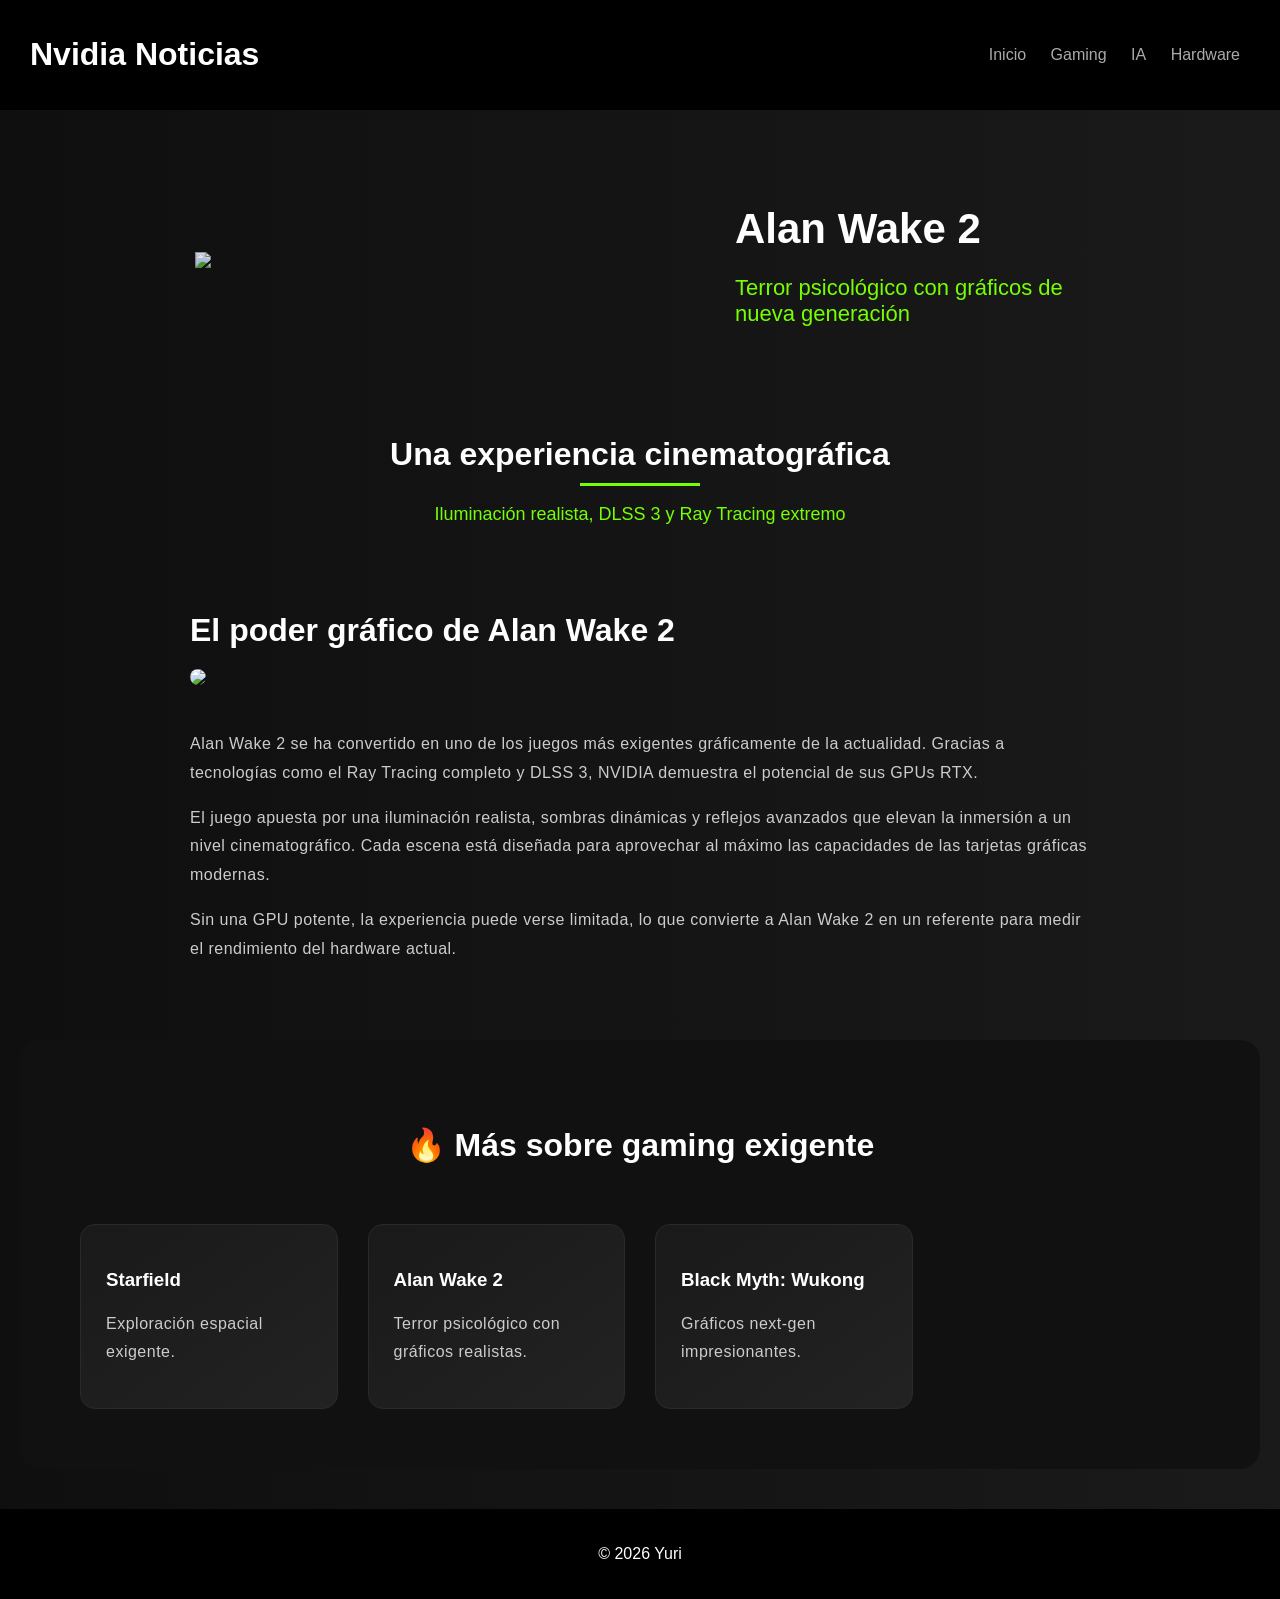
==== alanwake.html @ d406ddd8 "Add files via upload" ====
<!DOCTYPE html>
<html lang="es">

<head>
<meta name="viewport" content="width=device-width, initial-scale=1.0">
<meta charset="UTF-8">
<title>Alan Wake 2 - Nvidia Noticias</title>
<link rel="stylesheet" href="styles.css">
</head>

<body class="wukong-page">

<div class="fade-in" id="page">

<!-- HEADER -->
<header>
<h1>Nvidia Noticias</h1>
<nav>
<a href="index.html#inicio">Inicio</a>
<a href="index.html#gaming">Gaming</a>
<a href="index.html#ia">IA</a>
<a href="index.html#hardware">Hardware</a>
</nav>
</header>

<!-- HERO -->
<section class="hero hero-wukong">

<img src="https://gaming-cdn.com/images/products/13290/orig/alan-wake-2-pc-juego-epic-games-cover.jpg">

<div class="hero-side-text">
<h2>Alan Wake 2</h2>
<p>Terror psicológico con gráficos de nueva generación</p>
</div>

</section>

<!-- TEXTO HERO -->
<section class="hero-text">
<h2>Una experiencia cinematográfica</h2>
<p>Iluminación realista, DLSS 3 y Ray Tracing extremo</p>
</section>

<!-- NOTICIA PRINCIPAL -->
<section class="big-news">

<h2>El poder gráfico de Alan Wake 2</h2>

<img src="https://i.ytimg.com/vi/XeeZrDTXJAo/hq720.jpg?sqp=-oaymwEhCK4FEIIDSFryq4qpAxMIARUAAAAAGAElAADIQj0AgKJD&rs=AOn4CLC5s7DhfPJIfSXCIOBZvVmvC2Um7w">

<p>
Alan Wake 2 se ha convertido en uno de los juegos más exigentes gráficamente de la actualidad. 
Gracias a tecnologías como el Ray Tracing completo y DLSS 3, NVIDIA demuestra el potencial de sus GPUs RTX.
</p>

<p>
El juego apuesta por una iluminación realista, sombras dinámicas y reflejos avanzados que elevan 
la inmersión a un nivel cinematográfico. Cada escena está diseñada para aprovechar al máximo 
las capacidades de las tarjetas gráficas modernas.
</p>

<p>
Sin una GPU potente, la experiencia puede verse limitada, lo que convierte a Alan Wake 2 en 
un referente para medir el rendimiento del hardware actual.
</p>

</section>

<!-- SECCIÓN RELACIONADA -->
<section class="news">

<h2>🔥 Más sobre gaming exigente</h2>

<div id="random-news"></div>

</section>
<script>
const noticias = [
  {
    titulo: "Cyberpunk 2077",
    texto: "Ray Tracing y DLSS al máximo nivel.",
    link: "cyberpunk.html"
  },
  {
    titulo: "Black Myth: Wukong",
    texto: "Gráficos next-gen impresionantes.",
    link: "wukong.html"
  },
  {
    titulo: "Starfield",
    texto: "Exploración espacial exigente.",
    link: "starfield.html"
  },
  {
    titulo: "Alan Wake 2",
    texto: "Terror psicológico con gráficos realistas.",
    link: "alanwake.html"
  },
  {
    titulo: "RTX 4060 Ti",
    texto: "Potencia accesible con DLSS 3.",
    link: "rtx4060ti.html"
  },
  {
    titulo: "Hogwarts Legacy",
    texto: "Mundo abierto mágico.",
    link: "hogwarts.html"
  }
];

// mezclar
function mezclar(array){
  return array.sort(() => Math.random() - 0.5);
}

// seleccionar 3
const seleccion = mezclar([...noticias]).slice(0, 3);

// renderizar
const contenedor = document.getElementById("random-news");

seleccion.forEach(noticia => {
  contenedor.innerHTML += `
    <a href="${noticia.link}" class="card fade-section">
      <article>
        <h3>${noticia.titulo}</h3>
        <p>${noticia.texto}</p>
      </article>
    </a>
  `;
});
</script>
<!-- FOOTER -->
<footer>
<p>© 2026 Yuri</p>
</footer>

</div>

<!-- ANIMACIÓN DE CARGA -->
<script>
window.addEventListener("load", () => {
  document.getElementById("page").classList.add("show");
});
</script>

<!-- ANIMACIÓN SCROLL -->
<script>
const sections = document.querySelectorAll(".fade-section");

const observer = new IntersectionObserver(entries => {
  entries.forEach(entry => {
    if(entry.isIntersecting){
      entry.target.classList.add("show");
    }
  });
});

sections.forEach(section => {
  observer.observe(section);
});
</script>

</body>
</html>
---- styles.css ----
/* =========================
   RESET
========================= */

body{
  overflow-x:hidden;
  margin:0;
  padding:0;
  font-family:Arial, sans-serif;
  background:#0a0a0a;
  color:white;
}
section{
  scroll-margin-top: 100px;
}
#inicio{
  scroll-margin-top: 80px; /* ajusta según altura del header */
}
html{
  scroll-behavior:smooth;
}
#random-news{
  display: contents;
}
/* =========================
   ANIMACIONES
========================= */

.fade-in{
  opacity:0;
  transform:translateY(20px);
  transition:all .8s ease;
}

.fade-in.show{
  opacity:1;
  transform:translateY(0);
}
.fade-section{
  opacity:0;
  transform:translateY(40px);
  transition:all .8s ease;
}

.fade-section.show{
  opacity:1;
  transform:translateY(0);
}

/* =========================
   HEADER
========================= */

header{
  display:flex;
  justify-content:space-between;
  align-items:center;
  padding:15px 30px;
  background:black;
  position:sticky;
  top:0;
  z-index:1000;
}

nav a{
  margin:0 10px;
  color:#aaa;
  text-decoration:none;
  transition:.3s;
}

nav a:hover{
  color:#76ff03;
}

/* =========================
   HERO GENERAL
========================= */

.hero{
  position:relative;
  width:100%;
  height:auto;
  min-height:260px;
  padding:20px 0;
}
.hero img{
  width:100%;
  height:auto;
  display:block;
}

/* =========================
   TEXTO HERO
========================= */

.hero-text{
  text-align:center;
  margin-top:20px;
  margin-bottom:40px;
}

.hero-text h2{
  font-size:32px;
  margin-bottom:10px;
  position:relative;
}

.hero-text h2::after{
  content:"";
  display:block;
  width:120px;
  height:3px;
  background:#76ff03;
  margin:10px auto;
}

.hero-text p{
  color:#76ff03;
  font-size:18px;
}

/* =========================
   HERO CYBERPUNK / WUKONG
========================= */

.hero-cyber,
.hero-wukong{
  display:flex;
  align-items:center;
  justify-content:center;
  gap:40px;
  max-width:1200px;
  margin:auto;
  padding:20px;
}

.hero-cyber img,
.hero-wukong img{
  width:45%;
  max-width:500px;
  height:auto;
  filter: brightness(0.85) contrast(1.1);
  object-fit:cover;
  object-position:center;
}

.hero-side-text{
  max-width:350px;
}

.hero-side-text h2{
  font-size:42px;
  margin-bottom:10px;
}

.hero-side-text p{
  color:#76ff03;
  font-size:22px;
}

/* =========================
   PAGINAS ESPECIFICAS
========================= */

.home-page .hero{
  padding:40px 0;
  background:url("https://img.freepik.com/vector-gratis/abstracto-gradiente-fondo-lineas-diagonales_23-2150539669.jpg?semt=ais_rp_progressive&w=740&q=80") no-repeat center/cover;
}

.home-page .slider img{
  object-fit:cover;
  object-position:center 60%;
}

.wukong-page{
  background:linear-gradient(to right,#0f0f0f,#1a1a1a);
}

/* =========================
   SLIDER
========================= */

.slider{
  position:relative;
  width:90%;
  max-width:900px;
  margin:0 auto;
  border-radius:20px;
  overflow:hidden;
  background:transparent;
  box-shadow:0 20px 60px rgba(0,0,0,0.6);
  height:450px;
}
.slider a{
  position:absolute;
  inset:0;
  opacity:0;
  transition:opacity .8s ease;
}
.slider a.active{
  opacity:1;
  z-index:2;
}
.slider img{
  width:100%;
  height:100%;
  object-fit:cover;
  display:block;

  transform:scale(1.1);
  transition:transform 4s ease;
}
.slider a.active img{
  transform:scale(1);
}

/* =========================
   BOTONES SLIDER
========================= */

.prev,
.next{
  position:absolute;
  top:50%;
  transform:translateY(-50%);
  background:rgba(0,0,0,.5);
  border:none;
  color:white;
  font-size:30px;
  padding:10px;
  cursor:pointer;
  z-index:4;
}

.prev{ left:10px; }
.next{ right:10px; }

.prev:hover,
.next:hover{
  background:rgba(118,255,3,.5);
}

/* =========================
   NEWS
========================= */

.news{
  display:grid;
  grid-template-columns:repeat(auto-fit,minmax(250px,1fr));
  gap:30px;
  padding:60px;
  margin:40px 20px;
  background:#111;
  border-radius:20px;
}

.news h2{
  grid-column:1 / -1;
  margin-bottom:30px;
  text-align:center;
  font-size:32px;
}

/* =========================
   TARJETAS
========================= */

.card{
  text-decoration:none;
  color:white;
}

.card article{
  background:linear-gradient(145deg,#1a1a1a,#222);
  padding:25px;
  border-radius:15px;
  transition:.3s;
  border:1px solid #2a2a2a;
}

.card article:hover{
  transform:translateY(-5px);
  box-shadow:0 0 20px rgba(118,255,3,.3);
}

/* =========================
   NOTICIA GRANDE
========================= */

.big-news{
  padding:20px;
  max-width:900px;
  margin:auto;
}

.big-news h2{
  font-size:32px;
  margin-bottom:20px;
}

.big-news img{
  width:100%;
  border-radius:12px;
  margin-bottom:25px;
}

/* =========================
   TEXTO
========================= */

.big-news p,
.news p{
  font-size:16px;
  line-height:1.8;
  letter-spacing:.5px;
  color:#ccc;
}

/* =========================
   FOOTER
========================= */

footer{
  text-align:center;
  padding:20px;
  background:black;
}

/* =========================
   RESPONSIVE
========================= */

@media (max-width:768px){

header{
  flex-direction:column;
  text-align:center;
}
.slider{
  height:260px;
  object-position: center center;
}

nav a{
  display:inline-block;
  margin:5px;
}
.hero-cyber,
.hero-wukong{
  flex-direction:column;
  text-align:center;
  gap:20px;
  padding: 0 0px;
}
.wukong-page .hero-wukong img{
  width:100%;
  object-fit:cover;
  object-position:center center;
}
.hero-cyber img,
.hero-wukong img{
  width:100%;
  max-width:90%; 
  margin:0 auto;
  display:block;
}

.hero-side-text{
  max-width:100%;
}

.hero-side-text h2{
  font-size:28px;
}

.hero-side-text p{
  font-size:18px;
}

.news{
  padding:20px;
}

}
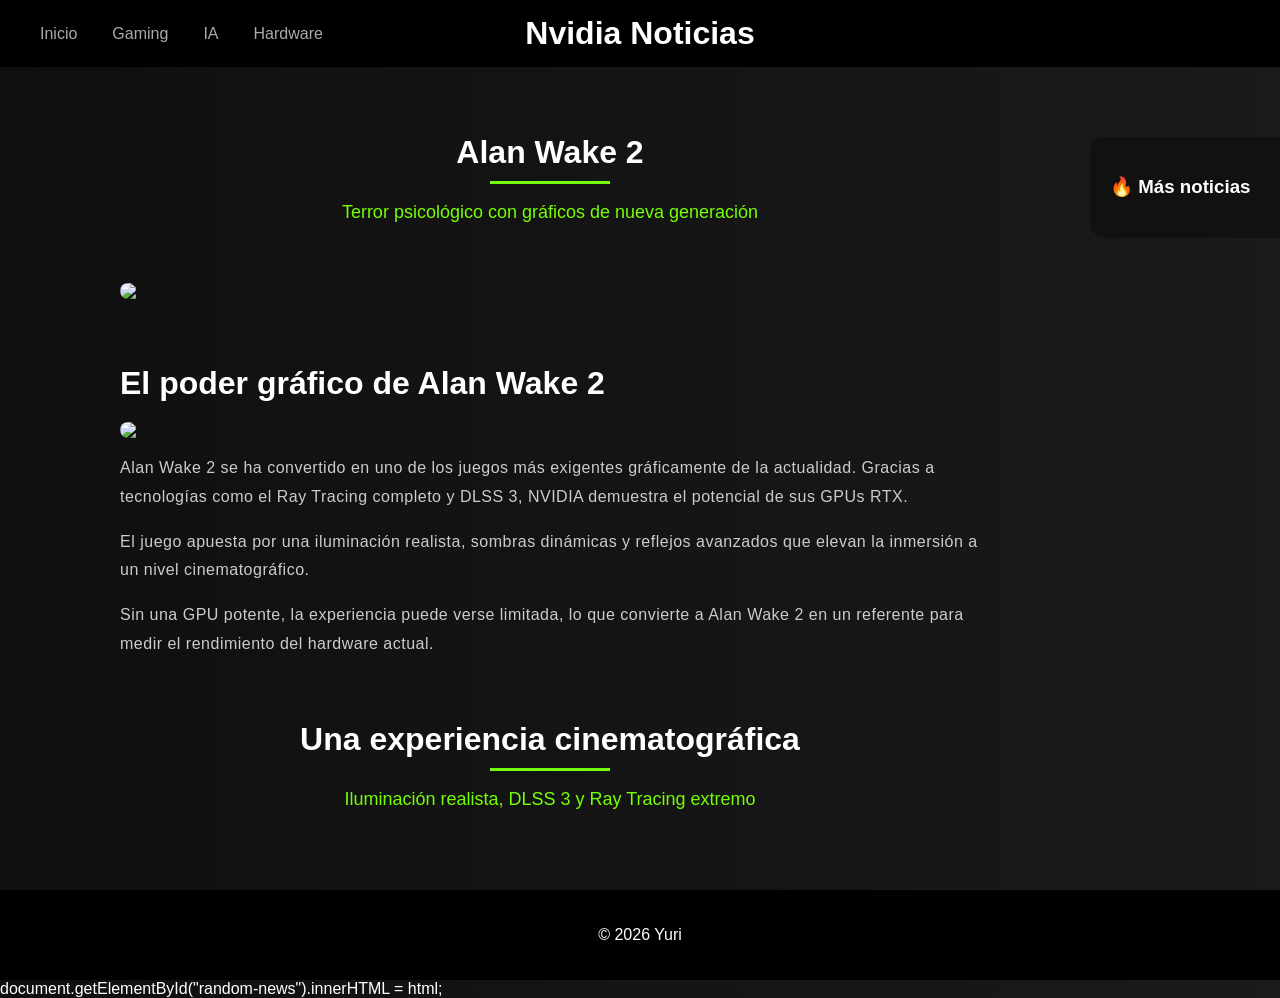
==== commit f325e5bd: "Update alanwake.html" ====
--- a/alanwake.html
+++ b/alanwake.html
@@ -7,9 +7,7 @@
 <title>Alan Wake 2 - Nvidia Noticias</title>
 <link rel="stylesheet" href="styles.css">
 </head>
-
 <body class="wukong-page">
-
 <div class="fade-in" id="page">
 
 <!-- HEADER -->
@@ -23,113 +21,61 @@
 </nav>
 </header>
 
-<!-- HERO -->
-<section class="hero hero-wukong">
+<!-- 🔥 LAYOUT PRINCIPAL -->
+<div class="layout">
 
-<img src="https://gaming-cdn.com/images/products/13290/orig/alan-wake-2-pc-juego-epic-games-cover.jpg">
+  <!-- IZQUIERDA -->
+  <main class="content">
 
-<div class="hero-side-text">
-<h2>Alan Wake 2</h2>
-<p>Terror psicológico con gráficos de nueva generación</p>
+     <!-- TEXTO -->
+<section class="hero-text">
+  <h2>Alan Wake 2</h2>
+  <p>Terror psicológico con gráficos de nueva generación</p>
+</section>
+   <!-- HERO SOLO IMAGEN -->
+<section class="big-news">
+  <img src="https://gaming-cdn.com/images/products/13290/orig/alan-wake-2-pc-juego-epic-games-cover.jpg">
+</section>
+
+    <!-- NOTICIA -->
+    <section class="big-news">
+
+      <h2>El poder gráfico de Alan Wake 2</h2>
+
+      <img src="https://i.ytimg.com/vi/XeeZrDTXJAo/hq720.jpg">
+
+      <p>
+      Alan Wake 2 se ha convertido en uno de los juegos más exigentes gráficamente de la actualidad. 
+      Gracias a tecnologías como el Ray Tracing completo y DLSS 3, NVIDIA demuestra el potencial de sus GPUs RTX.
+      </p>
+
+      <p>
+      El juego apuesta por una iluminación realista, sombras dinámicas y reflejos avanzados que elevan 
+      la inmersión a un nivel cinematográfico.
+      </p>
+
+      <p>
+      Sin una GPU potente, la experiencia puede verse limitada, lo que convierte a Alan Wake 2 en 
+      un referente para medir el rendimiento del hardware actual.
+      </p>
+
+    </section>
+ <!-- TEXTO HERO -->
+    <section class="hero-text">
+      <h2>Una experiencia cinematográfica</h2>
+      <p>Iluminación realista, DLSS 3 y Ray Tracing extremo</p>
+    </section>
+
+  </main>
+
+  <!-- DERECHA -->
+  <aside class="sidebar">
+  <h3>🔥 Más noticias</h3>
+  <div id="sidebar-news"></div>
+</aside>
+
 </div>
 
-</section>
-
-<!-- TEXTO HERO -->
-<section class="hero-text">
-<h2>Una experiencia cinematográfica</h2>
-<p>Iluminación realista, DLSS 3 y Ray Tracing extremo</p>
-</section>
-
-<!-- NOTICIA PRINCIPAL -->
-<section class="big-news">
-
-<h2>El poder gráfico de Alan Wake 2</h2>
-
-<img src="https://i.ytimg.com/vi/XeeZrDTXJAo/hq720.jpg?sqp=-oaymwEhCK4FEIIDSFryq4qpAxMIARUAAAAAGAElAADIQj0AgKJD&rs=AOn4CLC5s7DhfPJIfSXCIOBZvVmvC2Um7w">
-
-<p>
-Alan Wake 2 se ha convertido en uno de los juegos más exigentes gráficamente de la actualidad. 
-Gracias a tecnologías como el Ray Tracing completo y DLSS 3, NVIDIA demuestra el potencial de sus GPUs RTX.
-</p>
-
-<p>
-El juego apuesta por una iluminación realista, sombras dinámicas y reflejos avanzados que elevan 
-la inmersión a un nivel cinematográfico. Cada escena está diseñada para aprovechar al máximo 
-las capacidades de las tarjetas gráficas modernas.
-</p>
-
-<p>
-Sin una GPU potente, la experiencia puede verse limitada, lo que convierte a Alan Wake 2 en 
-un referente para medir el rendimiento del hardware actual.
-</p>
-
-</section>
-
-<!-- SECCIÓN RELACIONADA -->
-<section class="news">
-
-<h2>🔥 Más sobre gaming exigente</h2>
-
-<div id="random-news"></div>
-
-</section>
-<script>
-const noticias = [
-  {
-    titulo: "Cyberpunk 2077",
-    texto: "Ray Tracing y DLSS al máximo nivel.",
-    link: "cyberpunk.html"
-  },
-  {
-    titulo: "Black Myth: Wukong",
-    texto: "Gráficos next-gen impresionantes.",
-    link: "wukong.html"
-  },
-  {
-    titulo: "Starfield",
-    texto: "Exploración espacial exigente.",
-    link: "starfield.html"
-  },
-  {
-    titulo: "Alan Wake 2",
-    texto: "Terror psicológico con gráficos realistas.",
-    link: "alanwake.html"
-  },
-  {
-    titulo: "RTX 4060 Ti",
-    texto: "Potencia accesible con DLSS 3.",
-    link: "rtx4060ti.html"
-  },
-  {
-    titulo: "Hogwarts Legacy",
-    texto: "Mundo abierto mágico.",
-    link: "hogwarts.html"
-  }
-];
-
-// mezclar
-function mezclar(array){
-  return array.sort(() => Math.random() - 0.5);
-}
-
-// seleccionar 3
-const seleccion = mezclar([...noticias]).slice(0, 3);
-
-// renderizar
-const contenedor = document.getElementById("random-news");
-
-seleccion.forEach(noticia => {
-  contenedor.innerHTML += `
-    <a href="${noticia.link}" class="card fade-section">
-      <article>
-        <h3>${noticia.titulo}</h3>
-        <p>${noticia.texto}</p>
-      </article>
-    </a>
-  `;
-});
-</script>
 <!-- FOOTER -->
 <footer>
 <p>© 2026 Yuri</p>
@@ -137,14 +83,17 @@
 
 </div>
 
-<!-- ANIMACIÓN DE CARGA -->
+<!-- ANIMACIÓN -->
 <script>
 window.addEventListener("load", () => {
   document.getElementById("page").classList.add("show");
 });
 </script>
 
-<!-- ANIMACIÓN SCROLL -->
+document.getElementById("random-news").innerHTML = html;
+</script>
+
+<!-- SCROLL ANIMACIÓN -->
 <script>
 const sections = document.querySelectorAll(".fade-section");
 
@@ -160,6 +109,6 @@
   observer.observe(section);
 });
 </script>
-
+<script src="news.js"></script>
 </body>
-</html>+</html>
--- a/styles.css
+++ b/styles.css
@@ -10,14 +10,20 @@
   background:#0a0a0a;
   color:white;
 }
-section{
-  scroll-margin-top: 100px;
-}
-#inicio{
-  scroll-margin-top: 80px; /* ajusta según altura del header */
+*{
+  box-sizing: border-box;
+}
+
+img{
+
+  max-width:100%;
+  height:auto;
+
+  display:block;
 }
 html{
   scroll-behavior:smooth;
+  scroll-padding-top: 130px;
 }
 #random-news{
   display: contents;
@@ -53,8 +59,8 @@
 
 header{
   display:flex;
-  justify-content:space-between;
   align-items:center;
+  justify-content:center; /* 👈 centra el h1 */
   padding:15px 30px;
   background:black;
   position:sticky;
@@ -62,6 +68,19 @@
   z-index:1000;
 }
 
+/* NAV a la izquierda */
+header nav{
+  position:absolute;
+  left:30px;
+  display:flex;
+  gap:15px;
+}
+
+/* TÍTULO */
+header h1{
+  margin:0;
+}
+
 nav a{
   margin:0 10px;
   color:#aaa;
@@ -72,7 +91,6 @@
 nav a:hover{
   color:#76ff03;
 }
-
 /* =========================
    HERO GENERAL
 ========================= */
@@ -99,7 +117,12 @@
   margin-top:20px;
   margin-bottom:40px;
 }
-
+.hero-full img{
+  width:100%;
+  height:400px; /* puedes subir a 500 si quieres */
+  object-fit:cover; /* 🔥 clave para que no se deforme */
+  border-radius:12px;
+}
 .hero-text h2{
   font-size:32px;
   margin-bottom:10px;
@@ -126,25 +149,37 @@
 
 .hero-cyber,
 .hero-wukong{
-  display:flex;
+  display:block !important;
   align-items:center;
   justify-content:center;
   gap:40px;
   max-width:1200px;
   margin:auto;
   padding:20px;
+  box-sizing: border-box;
 }
 
 .hero-cyber img,
 .hero-wukong img{
-  width:45%;
-  max-width:500px;
-  height:auto;
-  filter: brightness(0.85) contrast(1.1);
+   width:100%;
+  max-width:none; /* 👈 elimina el límite */
+  height:400px;
   object-fit:cover;
-  object-position:center;
-}
-
+  display:block;
+  border-radius:15px;
+}
+.hero-small img{
+  width:100%;
+  max-width:700px;
+  margin:auto;
+  display:block;
+  border-radius:12px;
+}
+
+.hero-text{
+  text-align:center;
+  margin-top:15px;
+}
 .hero-side-text{
   max-width:350px;
 }
@@ -158,7 +193,89 @@
   color:#76ff03;
   font-size:22px;
 }
-
+/* =========================
+   Layout general
+========================= */
+
+.layout{
+  display:flex;
+  align-items:flex-start; /* 👈 IMPORTANTE */
+  gap:30px;
+  max-width:1200px;
+  margin:40px auto;
+}
+
+/* contenido izquierda */
+.content{
+  flex: 0 0 85%;
+}
+
+/* sidebar derecha */
+.sidebar{
+  flex: 0 0 20%;
+  max-width:320px;
+  background:#111;
+  margin-top:20px;
+  padding:20px;
+  border-radius:15px;
+  height:fit-content;
+
+  margin-top: 30px; /* 👈 AJUSTA ESTO */
+}
+.sidebar-news{
+  display:flex;
+  flex-direction:column;
+  gap:15px;
+}
+/* tarjetas */
+.side-card{
+  display:block; /* 👈 cambia de flex a bloque */
+  padding:10px;
+  margin-bottom:15px;
+  background:#1a1a1a;
+  border-radius:12px;
+  overflow:hidden;
+   text-align:center;
+
+  text-decoration:none;
+  color:white;
+  transition:.3s;
+}
+.sidebar h3{
+  margin-bottom:20px;
+}
+/* imagen */
+.side-card img{
+  width:100%;
+  height:auto; /* 👈 clave */
+  max-height:120px; /* opcional */
+  object-fit:contain; /* 👈 muestra completa */
+  background:#000; /* opcional, relleno */
+  border-radius:10px;
+}
+
+
+/* texto */
+.side-info h4{
+  font-size:18px;
+  font-weight:bold;
+}
+
+.side-info p{
+  margin:2px 0 0;
+  font-size:18px;
+  color:#ffffff;
+}
+
+/* hover */
+
+.side-card:hover p{
+  color:black;
+}
+.side-card:hover{
+  background:#76ff03;
+  color:black;
+}
 /* =========================
    PAGINAS ESPECIFICAS
 ========================= */
@@ -205,16 +322,15 @@
 .slider img{
   width:100%;
   height:100%;
-  object-fit:cover;
-  display:block;
-
-  transform:scale(1.1);
-  transition:transform 4s ease;
-}
+  object-fit:conver;
+
+  transform: scale(1.03);
+  transition: transform 6s ease;
+}
+
 .slider a.active img{
-  transform:scale(1);
-}
-
+  transform: scale(1);
+}
 /* =========================
    BOTONES SLIDER
 ========================= */
@@ -272,16 +388,31 @@
 }
 
 .card article{
-  background:linear-gradient(145deg,#1a1a1a,#222);
-  padding:25px;
+  background:#1a1a1a;
   border-radius:15px;
+  overflow:hidden;
   transition:.3s;
   border:1px solid #2a2a2a;
-}
-
+  position:relative;
+}
+.card img{
+  width:100%;
+  height:160px;
+  object-fit:contain; /* 👈 NO corta */
+}
+
+/* texto */
+.card h3{
+  padding:10px 15px 0;
+}
+
+.card p{
+  padding:0 15px 15px;
+  color:#aaa;
+}
 .card article:hover{
-  transform:translateY(-5px);
-  box-shadow:0 0 20px rgba(118,255,3,.3);
+  transform:translateY(-8px) scale(1.02);
+  box-shadow:0 10px 30px rgba(118,255,3,.3);
 }
 
 /* =========================
@@ -289,6 +420,7 @@
 ========================= */
 
 .big-news{
+   margin-top:0;
   padding:20px;
   max-width:900px;
   margin:auto;
@@ -301,8 +433,10 @@
 
 .big-news img{
   width:100%;
+  max-width:100%;   /* 👈 que use todo el ancho */
+  height:auto;
+  display:block;
   border-radius:12px;
-  margin-bottom:25px;
 }
 
 /* =========================
@@ -337,21 +471,49 @@
   flex-direction:column;
   text-align:center;
 }
+
 .slider{
-  height:260px;
+  width:100%;
+  margin:0 auto;
+  height:auto;
+  aspect-ratio: 16 / 9; /* 👈 mantiene proporción */
   object-position: center center;
+}
+.slider img{
+  width:100%;
+  height:100%;
+  object-fit: contain; /* 👈 NO recorta */
 }
 
 nav a{
   display:inline-block;
   margin:5px;
 }
+.hero-vertical{
+  display:flex;
+  flex-direction:column;
+  align-items:center;
+  text-align:center;
+}
+.hero-vertical .hero-side-text{
+  text-align:center;
+  width:100%;
+  max-width:100%; /* 👈 ESTA ES LA CLAVE */
+}
+.hero-vertical .hero-side-text h2{
+  margin:0;
+}
+
+.hero-vertical .hero-side-text p{
+  margin-top:5px;
+}
 .hero-cyber,
 .hero-wukong{
   flex-direction:column;
-  text-align:center;
-  gap:20px;
-  padding: 0 0px;
+  display:flex;
+  text-align:center;
+  gap:25px;
+  padding: 0 10px;
 }
 .wukong-page .hero-wukong img{
   width:100%;
@@ -360,12 +522,11 @@
 }
 .hero-cyber img,
 .hero-wukong img{
-  width:100%;
-  max-width:90%; 
-  margin:0 auto;
-  display:block;
-}
-
+  width:100% !important;
+  aspect-ratio: 20 / 9;
+  object-fit: cover;
+  max-height:300px; /* 👈 ajusta */
+}
 .hero-side-text{
   max-width:100%;
 }
@@ -381,5 +542,23 @@
 .news{
   padding:20px;
 }
-
-}+ html{
+scroll-padding-top: 150px; /* 👈 más alto porque el header crece */
+}
+
+.layout{
+  flex-direction:column;
+  gap:10px; /* 👈 reduce espacio */
+}
+
+.sidebar{
+  margin:0;           /* 👈 elimina separación rara */
+  max-width:100%;
+  width:100%;
+}
+.content{
+  flex:100%;
+  max-width:100%;
+}
+
+}
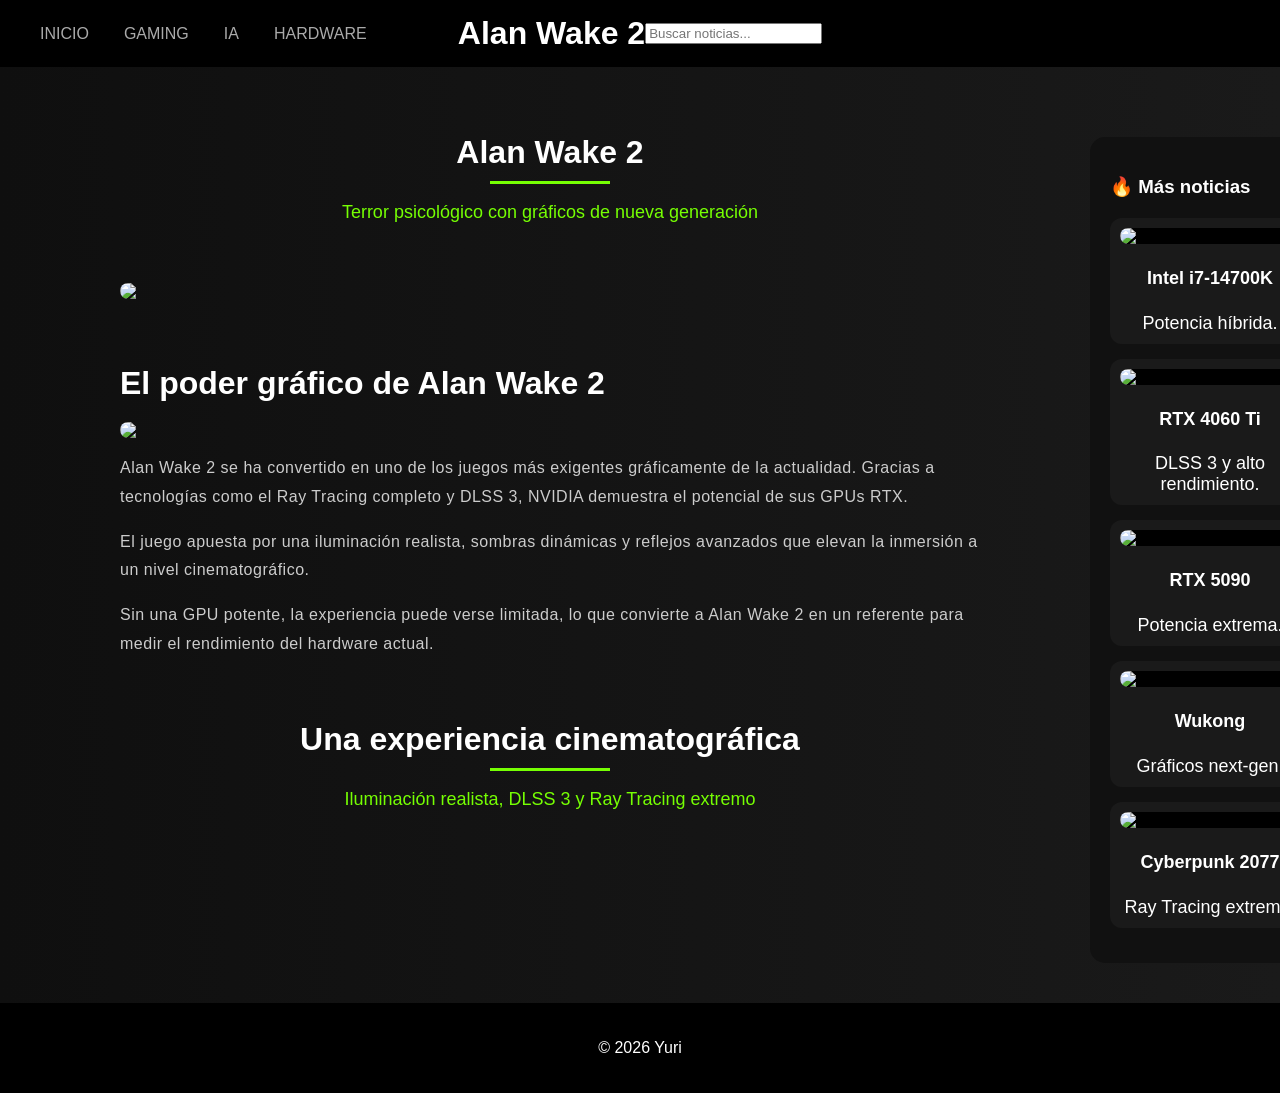
==== commit cb9993cf: "Refactor alanwake.html with dynamic title and search" ====
--- a/alanwake.html
+++ b/alanwake.html
@@ -7,18 +7,29 @@
 <title>Alan Wake 2 - Nvidia Noticias</title>
 <link rel="stylesheet" href="styles.css">
 </head>
+
 <body class="wukong-page">
+
 <div class="fade-in" id="page">
 
 <!-- HEADER -->
 <header>
-<h1>Nvidia Noticias</h1>
-<nav>
-<a href="index.html#inicio">Inicio</a>
-<a href="index.html#gaming">Gaming</a>
-<a href="index.html#ia">IA</a>
-<a href="index.html#hardware">Hardware</a>
-</nav>
+
+  <nav>
+    <a href="index.html#inicio">INICIO</a>
+    <a href="index.html#gaming">GAMING</a>
+    <a href="index.html#ia">IA</a>
+    <a href="index.html#hardware">HARDWARE</a>
+  </nav>
+
+  <h1 id="page-title">Nvidia Noticias</h1>
+
+  <!-- 🔍 Buscador listo -->
+  <div class="search-box">
+    <input type="text" id="searchInput" placeholder="Buscar noticias...">
+    <div id="searchResults" class="search-results"></div>
+  </div>
+
 </header>
 
 <!-- 🔥 LAYOUT PRINCIPAL -->
@@ -27,15 +38,16 @@
   <!-- IZQUIERDA -->
   <main class="content">
 
-     <!-- TEXTO -->
-<section class="hero-text">
-  <h2>Alan Wake 2</h2>
-  <p>Terror psicológico con gráficos de nueva generación</p>
-</section>
-   <!-- HERO SOLO IMAGEN -->
-<section class="big-news">
-  <img src="https://gaming-cdn.com/images/products/13290/orig/alan-wake-2-pc-juego-epic-games-cover.jpg">
-</section>
+    <!-- TEXTO -->
+    <section class="hero-text">
+      <h2>Alan Wake 2</h2>
+      <p>Terror psicológico con gráficos de nueva generación</p>
+    </section>
+
+    <!-- HERO -->
+    <section class="big-news">
+      <img src="https://gaming-cdn.com/images/products/13290/orig/alan-wake-2-pc-juego-epic-games-cover.jpg">
+    </section>
 
     <!-- NOTICIA -->
     <section class="big-news">
@@ -60,7 +72,8 @@
       </p>
 
     </section>
- <!-- TEXTO HERO -->
+
+    <!-- TEXTO FINAL -->
     <section class="hero-text">
       <h2>Una experiencia cinematográfica</h2>
       <p>Iluminación realista, DLSS 3 y Ray Tracing extremo</p>
@@ -70,15 +83,15 @@
 
   <!-- DERECHA -->
   <aside class="sidebar">
-  <h3>🔥 Más noticias</h3>
-  <div id="sidebar-news"></div>
-</aside>
+    <h3>🔥 Más noticias</h3>
+    <div id="sidebar-news"></div>
+  </aside>
 
 </div>
 
 <!-- FOOTER -->
 <footer>
-<p>© 2026 Yuri</p>
+  <p>© 2026 Yuri</p>
 </footer>
 
 </div>
@@ -90,7 +103,14 @@
 });
 </script>
 
-document.getElementById("random-news").innerHTML = html;
+<!-- 🔥 TÍTULO DINÁMICO -->
+<script>
+document.addEventListener("DOMContentLoaded", () => {
+  const title = document.getElementById("page-title");
+  if(title){
+    title.textContent = document.title.replace(" - Nvidia Noticias", "");
+  }
+});
 </script>
 
 <!-- SCROLL ANIMACIÓN -->
@@ -109,6 +129,16 @@
   observer.observe(section);
 });
 </script>
+
+<!-- SIDEBAR DINÁMICO -->
 <script src="news.js"></script>
+<script>
+document.addEventListener("DOMContentLoaded", () => {
+  const title = document.getElementById("page-title");
+  if(title){
+    title.textContent = document.title.replace(" - Nvidia Noticias", "");
+  }
+});
+</script>
 </body>
 </html>
--- a/styles.css
+++ b/styles.css
@@ -468,10 +468,19 @@
 @media (max-width:768px){
 
 header{
-  flex-direction:column;
-  text-align:center;
-}
-
+    display:flex; /* 👈 volvemos a flex */
+    flex-direction:column; /* 👈 uno debajo del otro */
+    align-items:center;
+    text-align:center;
+    gap:10px;
+  }
+  header nav{
+  position: static; /* 👈 quita el absolute */
+  display: flex;
+  justify-content: center;
+  flex-wrap: wrap; /* 👈 permite que bajen en línea */
+  gap: 10px;
+}
 .slider{
   width:100%;
   margin:0 auto;
@@ -486,8 +495,8 @@
 }
 
 nav a{
-  display:inline-block;
-  margin:5px;
+  margin: 5px;
+  font-size: 14px;
 }
 .hero-vertical{
   display:flex;
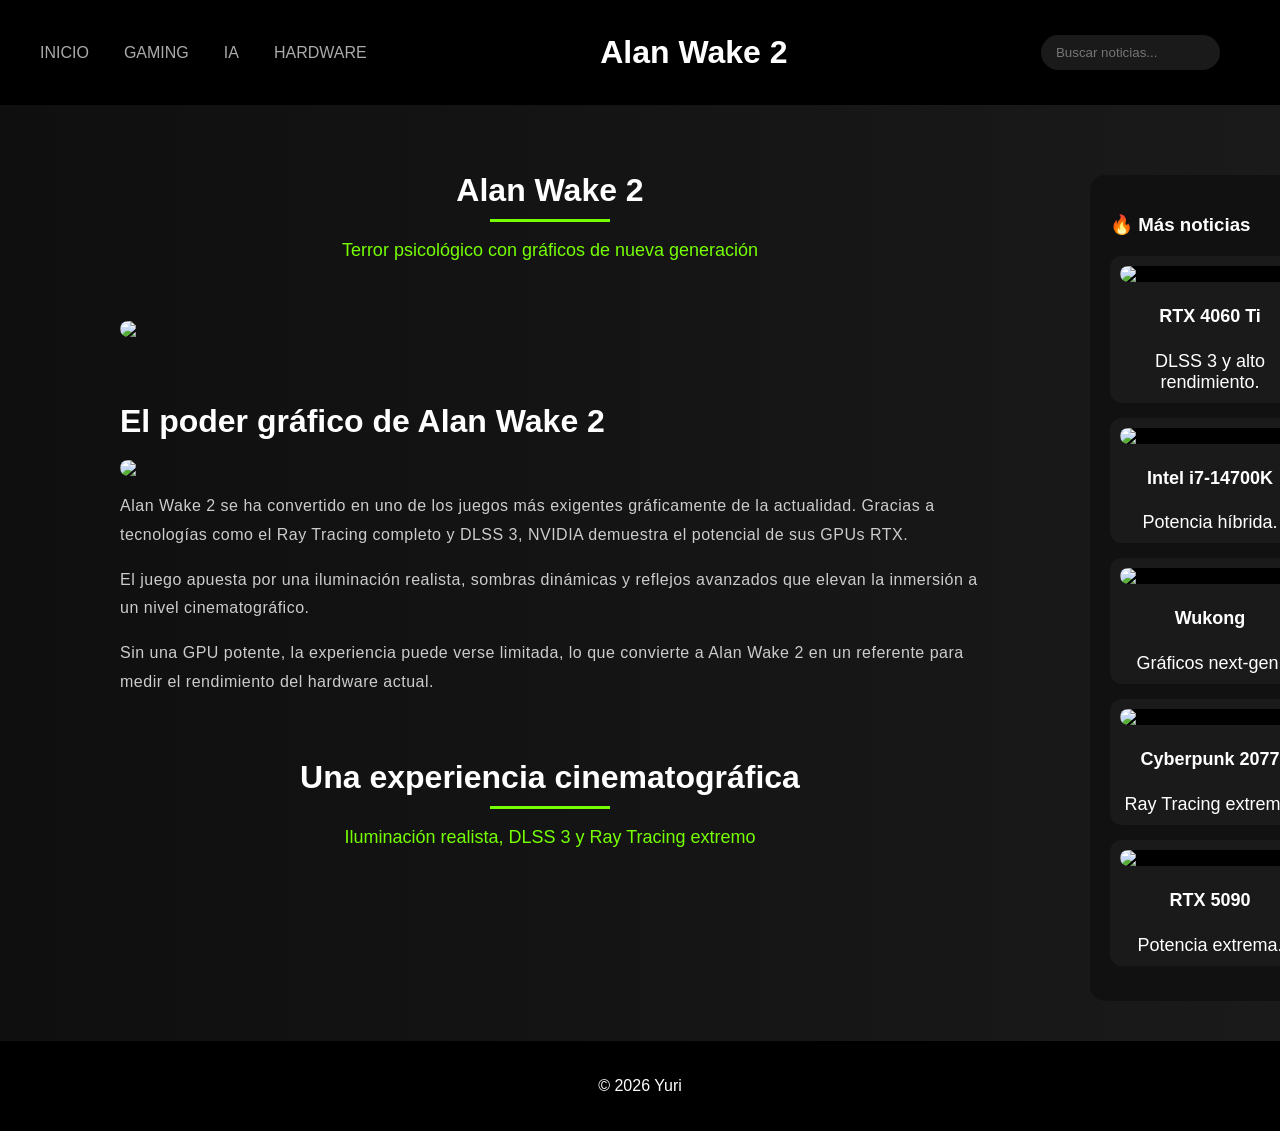
==== commit 795535e9: "Update alanwake.html" ====
--- a/alanwake.html
+++ b/alanwake.html
@@ -139,6 +139,61 @@
     title.textContent = document.title.replace(" - Nvidia Noticias", "");
   }
 });
+  <script>
+document.addEventListener("DOMContentLoaded", () => {
+
+  const searchInput = document.getElementById("searchInput");
+  const resultsBox = document.getElementById("searchResults");
+
+  // 🔥 BASE DE DATOS (tus páginas)
+  const data = [
+    { title: "RTX 4060 Ti", url: "rtx4060ti.html" },
+    { title: "RTX 5090", url: "rtx5090ti.html" },
+    { title: "Intel i7-14700K", url: "cpu.html" },
+    { title: "Ryzen 9000 Series", url: "amd.html" },
+    { title: "Memoria DDR5", url: "ram.html" },
+    { title: "SSD NVMe Gen 4", url: "ssd.html" },
+
+    { title: "Cyberpunk 2077", url: "cyberpunk.html" },
+    { title: "Alan Wake 2", url: "alanwake.html" },
+    { title: "Black Myth Wukong", url: "wukong.html" },
+    { title: "Starfield", url: "starfield.html" },
+    { title: "Hogwarts Legacy", url: "hogwarts.html" },
+    { title: "Spider-Man", url: "spiderman.html" },
+    { title: "Avatar", url: "avatar.html" },
+    { title: "COD MW3", url: "cod.html" },
+    { title: "Forza", url: "forza.html" },
+    { title: "The Finals", url: "finals.html" }
+  ];
+
+  searchInput.addEventListener("input", () => {
+    const value = searchInput.value.toLowerCase().trim();
+
+    resultsBox.innerHTML = "";
+
+    if(value === "") return;
+
+    const filtered = data.filter(item =>
+      item.title.toLowerCase().includes(value)
+    );
+
+    filtered.forEach(item => {
+      const a = document.createElement("a");
+      a.href = item.url;
+      a.textContent = item.title;
+      resultsBox.appendChild(a);
+    });
+  });
+
+  // ocultar si haces click fuera
+  document.addEventListener("click", (e) => {
+    if(!e.target.closest(".search-box")){
+      resultsBox.innerHTML = "";
+    }
+  });
+
+});
+</script>
 </script>
 </body>
 </html>
--- a/styles.css
+++ b/styles.css
@@ -23,7 +23,7 @@
 }
 html{
   scroll-behavior:smooth;
-  scroll-padding-top: 130px;
+  scroll-padding-top: 200px;
 }
 #random-news{
   display: contents;
@@ -60,18 +60,16 @@
 header{
   display:flex;
   align-items:center;
-  justify-content:center; /* 👈 centra el h1 */
+  justify-content:space-between; /* 👈 separa todo */
   padding:15px 30px;
   background:black;
   position:sticky;
   top:0;
   z-index:1000;
 }
-
 /* NAV a la izquierda */
 header nav{
-  position:absolute;
-  left:30px;
+  position:static;
   display:flex;
   gap:15px;
 }
@@ -79,7 +77,9 @@
 /* TÍTULO */
 header h1{
   margin:0;
-}
+  text-align:center;
+}
+
 
 nav a{
   margin:0 10px;
@@ -90,6 +90,51 @@
 
 nav a:hover{
   color:#76ff03;
+}
+/* =========================
+   SEARCH
+========================= */
+.search-box{
+  position:relative;
+  display:flex;
+  justify-content:center;
+  margin:20px;
+}
+
+.search-box input{
+  width:90%;
+  max-width:400px;
+  padding:10px 15px;
+  border-radius:20px;
+  border:none;
+  background:#1a1a1a;
+  color:white;
+  outline:none;
+}
+
+/* RESULTADOS */
+.search-results{
+  position:absolute;
+  top:50px;
+  width:90%;
+  max-width:400px;
+  background:#111;
+  border-radius:10px;
+  overflow:hidden;
+  z-index:999;
+}
+
+.search-results a{
+  display:block;
+  padding:10px;
+  text-decoration:none;
+  color:white;
+  border-bottom:1px solid #222;
+}
+
+.search-results a:hover{
+  background:#76ff03;
+  color:black;
 }
 /* =========================
    HERO GENERAL
@@ -481,6 +526,17 @@
   flex-wrap: wrap; /* 👈 permite que bajen en línea */
   gap: 10px;
 }
+.search-box{
+  width:100%;
+  display:flex;
+  justify-content:center;
+}
+
+.search-box input{
+  padding:12px 15px;
+  font-size:16px;
+  border-radius:25px;
+}
 .slider{
   width:100%;
   margin:0 auto;
@@ -551,9 +607,10 @@
 .news{
   padding:20px;
 }
- html{
-scroll-padding-top: 150px; /* 👈 más alto porque el header crece */
-}
+section{
+    scroll-margin-top: 140px;
+  }
+
 
 .layout{
   flex-direction:column;
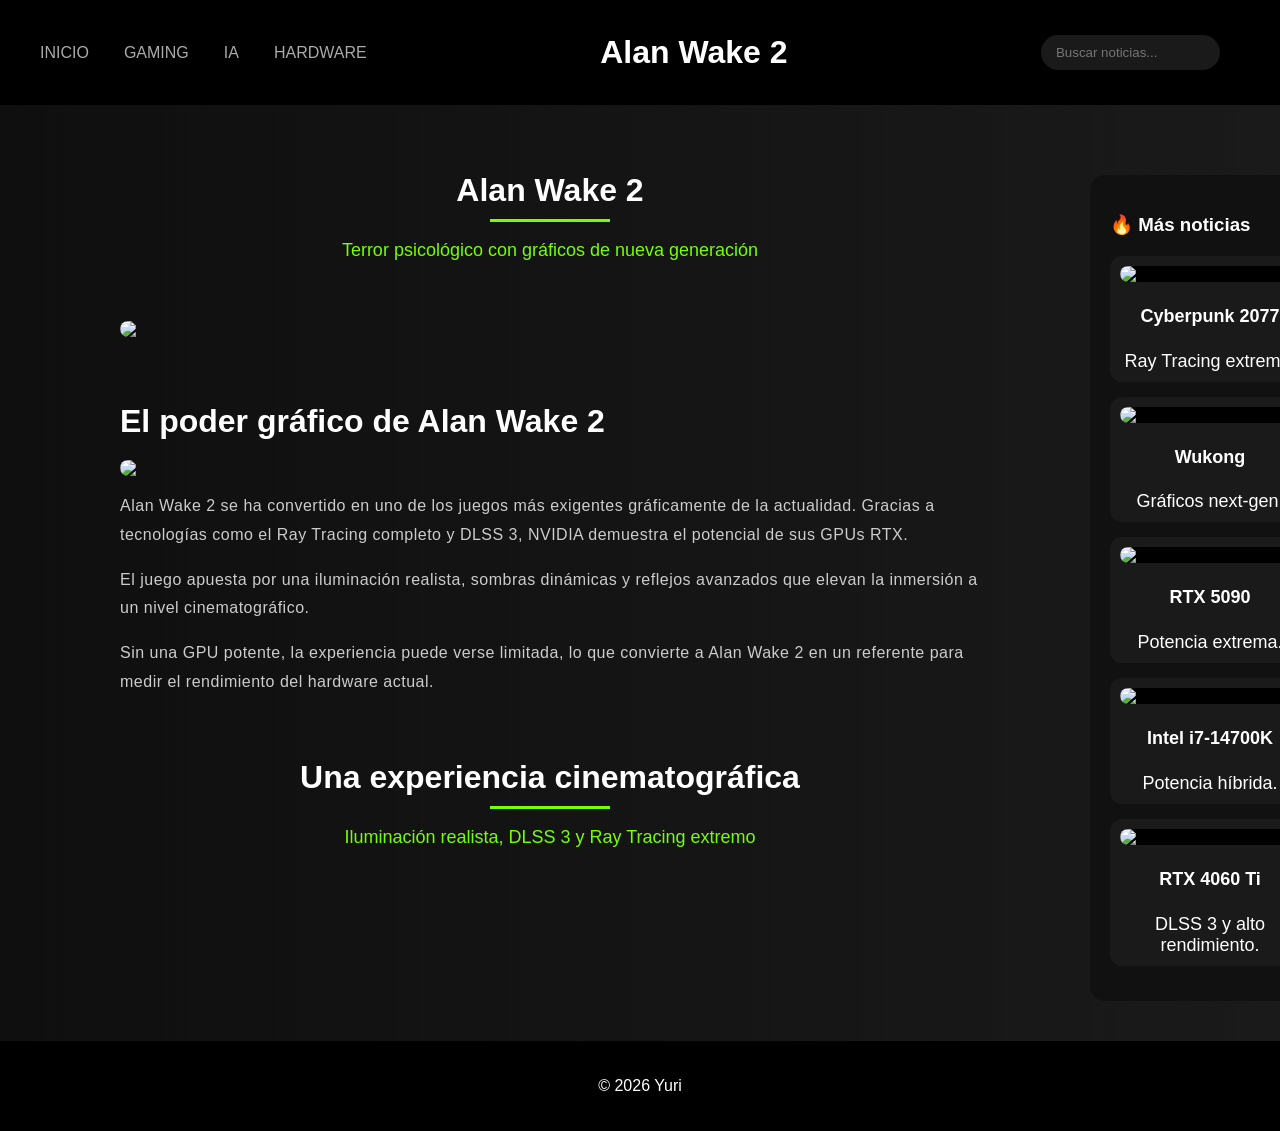
==== commit d361315b: "Update alanwake.html" ====
--- a/alanwake.html
+++ b/alanwake.html
@@ -139,7 +139,9 @@
     title.textContent = document.title.replace(" - Nvidia Noticias", "");
   }
 });
-  <script>
+
+</script>
+<script>
 document.addEventListener("DOMContentLoaded", () => {
 
   const searchInput = document.getElementById("searchInput");
@@ -194,6 +196,5 @@
 
 });
 </script>
-</script>
 </body>
 </html>
